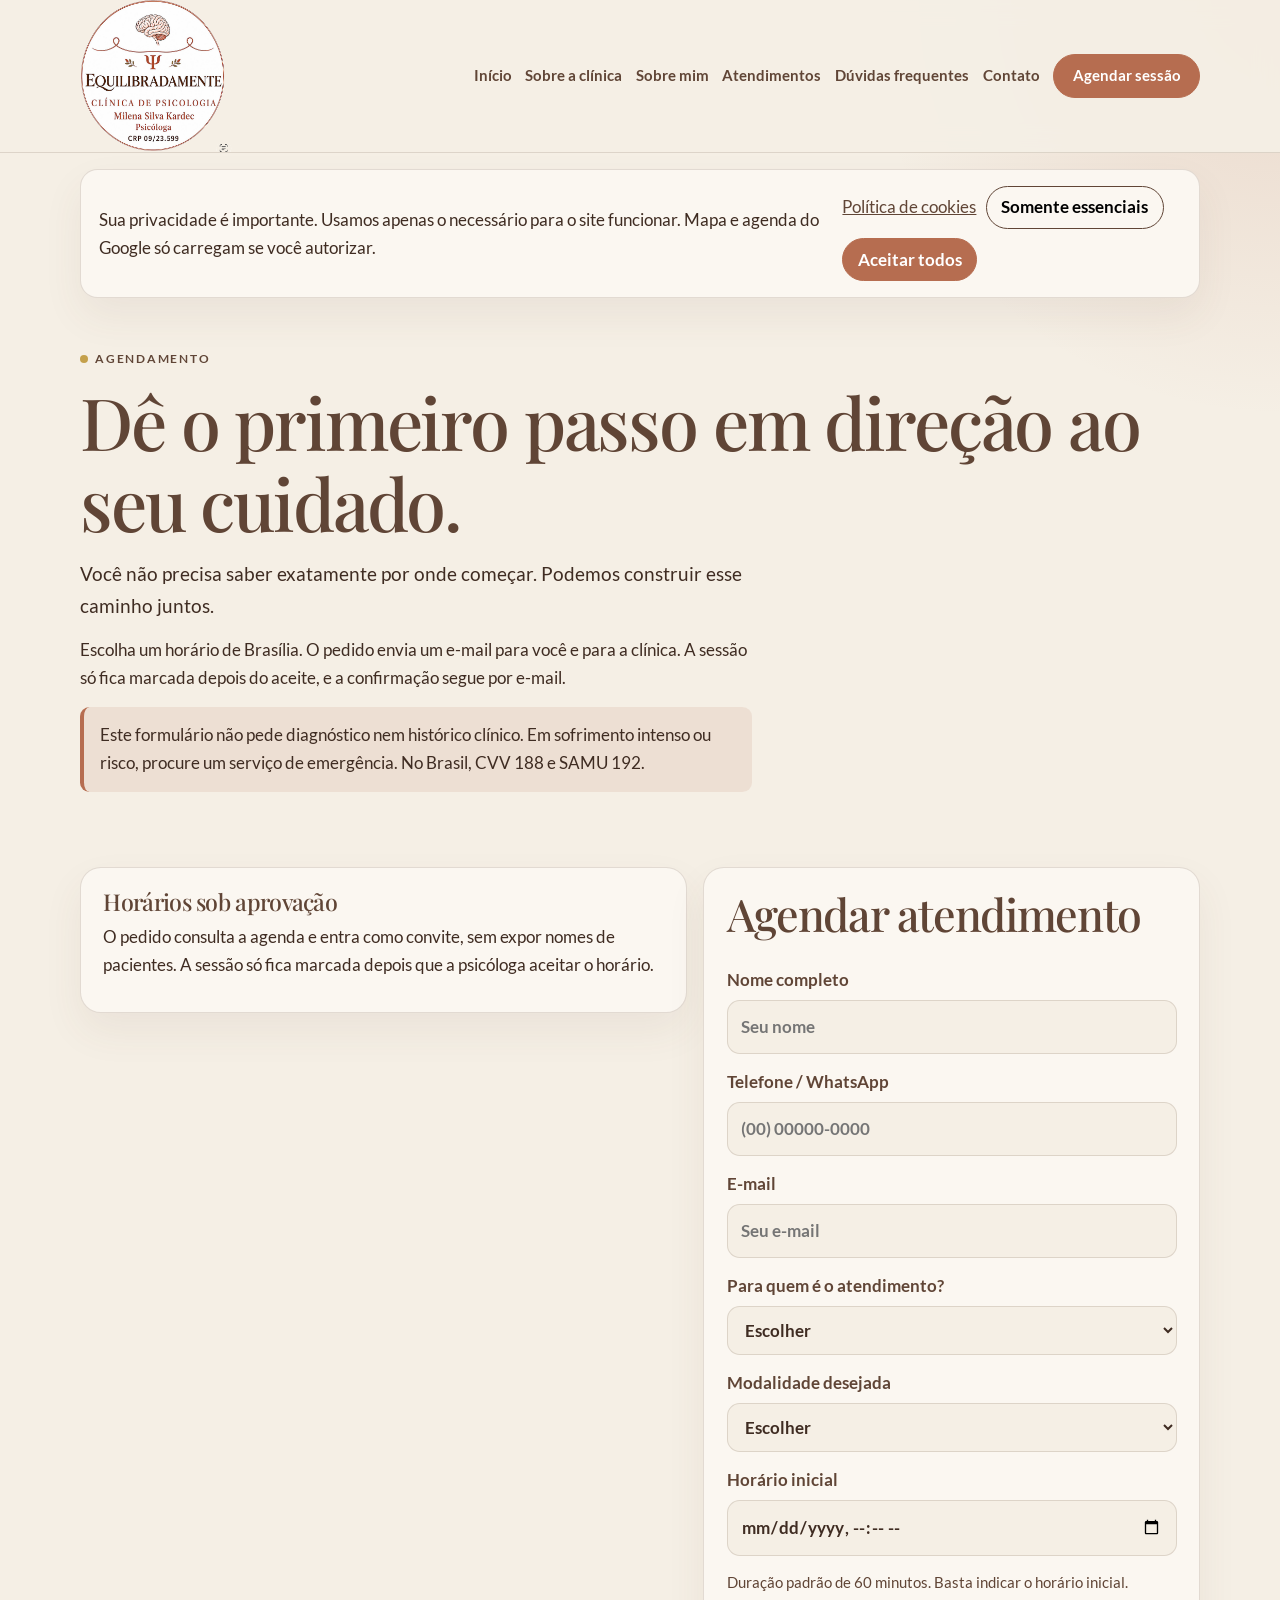
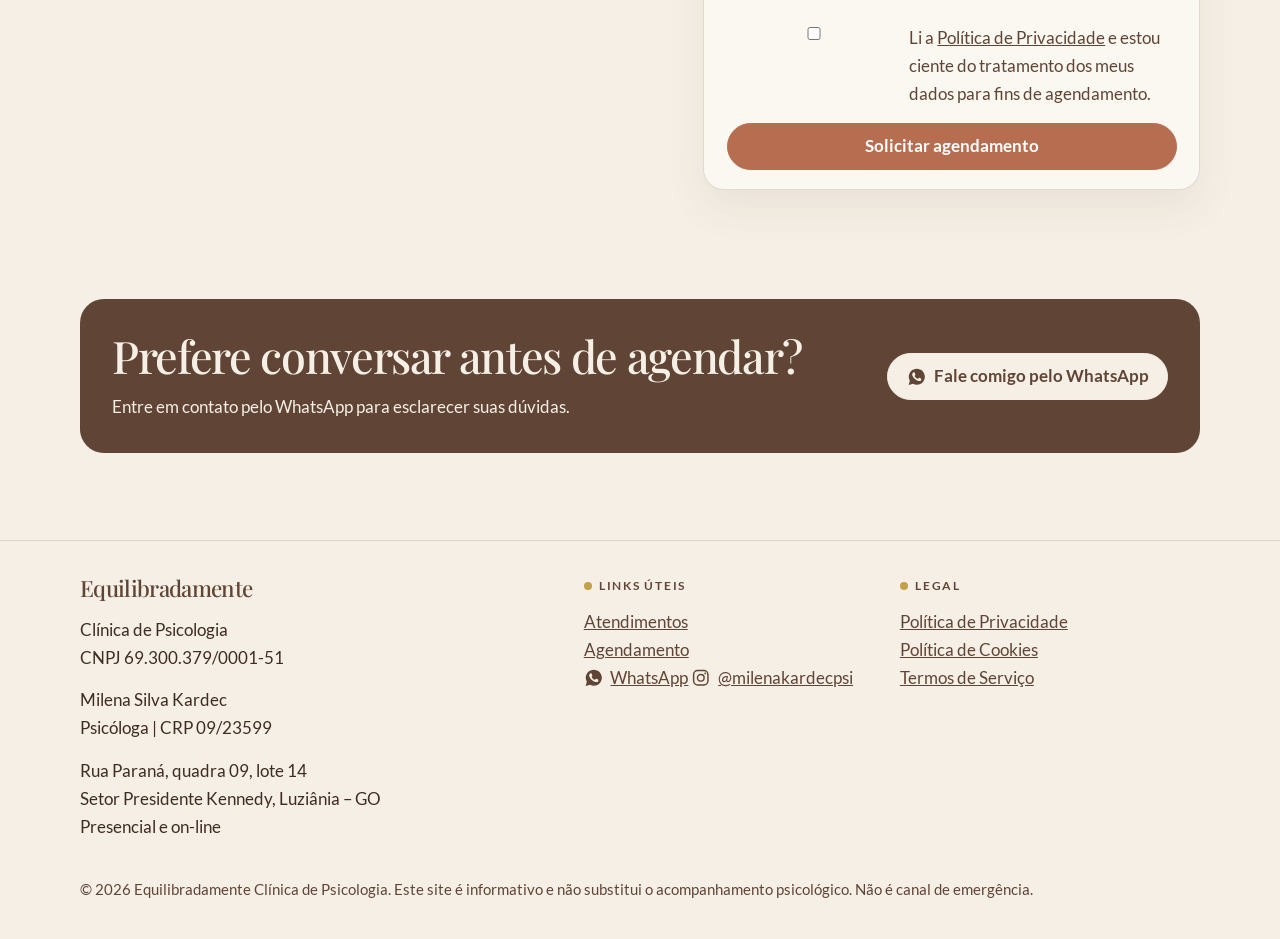
==== agendar.html @ 388ee87c "Publica o site da Equilibradamente para o domínio da clínica. O portal estático fica na raiz do repo" ====
<!DOCTYPE html>
<html lang="pt-BR">
<head>
  <meta charset="utf-8">
  <meta name="viewport" content="width=device-width, initial-scale=1">
  <title>Agendar — Equilibradamente</title>
  <meta name="description" content="Solicite um horário de psicoterapia na Equilibradamente. O pedido fica pendente até a psicóloga aceitar.">
  <meta property="og:title" content="Agendar sessão — Equilibradamente">
  <meta property="og:description" content="Dê o primeiro passo em direção ao seu cuidado.">
  <meta property="og:image" content="assets/img/milena-hero.jpeg">
  <meta property="og:type" content="website">
  <link rel="icon" href="assets/img/favicon.png">
  <link rel="stylesheet" href="assets/css/styles.css?v=fotos">
</head>
<body data-root="">
  <a class="skip" href="#conteudo">Ir para o conteúdo</a>
  <header class="site-header">
    <div class="barra">
      <a class="marca" href="index.html" aria-label="Equilibradamente, início"><img src="assets/img/logo.png" alt=""></a>
      <button class="nav-toggle" type="button" aria-expanded="false" aria-controls="menu">Menu</button>
      <nav class="nav-principal" id="menu" aria-label="Principal">
        <a href="index.html">Início</a>
        <a href="sobre.html">Sobre a clínica</a>
        <a href="equipa.html">Sobre mim</a>
        <a href="servicos.html">Atendimentos</a>
        <a href="faq.html">Dúvidas frequentes</a>
        <a href="contactos.html">Contato</a>
        <a class="botao botao-primario" href="agendar.html" aria-current="page">Agendar sessão</a>
      </nav>
    </div>
  </header>
  <main id="conteudo">
    <header class="barra pagina-topo">
      <p class="eyebrow">Agendamento</p>
      <h1>Dê o primeiro passo em direção ao seu cuidado.</h1>
      <p class="lead">Você não precisa saber exatamente por onde começar. Podemos construir esse caminho juntos.</p>
      <p>Escolha um horário de Brasília. O pedido envia um e-mail para você e para a clínica. A sessão só fica marcada depois do aceite, e a confirmação segue por e-mail.</p>
      <p class="aviso">Este formulário não pede diagnóstico nem histórico clínico. Em sofrimento intenso ou risco, procure um serviço de emergência. No Brasil, CVV 188 e SAMU 192.</p>
    </header>
    <section class="secao" id="confirmar-horario" hidden>
      <div class="barra bloco">
        <h2>Confirmar horário</h2>
        <p id="confirmar-resumo"></p>
        <button class="botao botao-primario" type="button" id="confirmar-envio">Enviar confirmação ao contato</button>
        <p class="form-nota" id="confirmar-nota" hidden></p>
      </div>
    </section>
    <section class="secao">
      <div class="barra split">
        <div class="agenda" data-fill="calendar"></div>
        <form class="formulario" id="triagem" novalidate>
          <h2>Agendar atendimento</h2>
          <label>Nome completo
            <input name="nome" type="text" autocomplete="name" placeholder="Seu nome" required>
          </label>
          <label>Telefone / WhatsApp
            <input name="telefone" type="tel" autocomplete="tel" placeholder="(00) 00000-0000" required>
          </label>
          <label>E-mail
            <input name="email" type="email" autocomplete="email" placeholder="Seu e-mail" required>
          </label>
          <label>Para quem é o atendimento?
            <select name="paraquem" required>
              <option value="">Escolher</option>
              <option>Para mim</option>
              <option>Para uma criança</option>
              <option>Para um adolescente</option>
              <option>Para outro adulto</option>
            </select>
          </label>
          <label>Modalidade desejada
            <select name="modalidade" required>
              <option value="">Escolher</option>
              <option>Presencial</option>
              <option>On-line</option>
            </select>
          </label>
          <label>Horário inicial
            <input name="horario" type="datetime-local" step="60" required>
          </label>
          <p class="meta" id="fim-sessao">Duração padrão de 60 minutos. Basta indicar o horário inicial.</p>
          <label class="linha-check">
            <input name="privacidade" type="checkbox" required>
            <span>Li a <a href="legal/privacidade.html">Política de Privacidade</a> e estou ciente do tratamento dos meus dados para fins de agendamento.</span>
          </label>
          <button class="botao botao-primario" type="submit">Solicitar agendamento</button>
          <p class="form-nota" hidden></p>
        </form>
      </div>
    </section>
    <section class="secao">
      <div class="barra chamada">
        <div>
          <h2>Prefere conversar antes de agendar?</h2>
          <p>Entre em contato pelo WhatsApp para esclarecer suas dúvidas.</p>
        </div>
        <a class="botao botao-primario" data-fill="whatsapp" data-rotulo="Fale comigo pelo WhatsApp" href="#">WhatsApp</a>
      </div>
    </section>
  </main>
  <footer class="site-footer">
    <div class="barra footer-grelha">
      <div>
        <p class="marca">Equilibradamente</p>
        <p>Clínica de Psicologia<br>CNPJ 69.300.379/0001-51</p>
        <p>Milena Silva Kardec<br>Psicóloga | CRP 09/23599</p>
        <p>Rua Paraná, quadra 09, lote 14<br>Setor Presidente Kennedy, Luziânia – GO<br>Presencial e on-line</p>
      </div>
      <div>
        <p class="eyebrow">Links úteis</p>
        <a href="servicos.html">Atendimentos</a>
        <a href="agendar.html">Agendamento</a>
        <a data-fill="whatsapp" data-rotulo="WhatsApp" href="#">WhatsApp</a>
        <a data-fill="instagram" href="#">Instagram</a>
      </div>
      <div>
        <p class="eyebrow">Legal</p>
        <a href="legal/privacidade.html">Política de Privacidade</a>
        <a href="legal/cookies.html">Política de Cookies</a>
        <a href="legal/termos.html">Termos de Serviço</a>
      </div>
    </div>
    <div class="barra rodape-base">
      <p>© <span class="ano">2026</span> Equilibradamente Clínica de Psicologia. Este site é informativo e não substitui o acompanhamento psicológico. Não é canal de emergência.</p>
    </div>
  </footer>
  <script src="assets/js/site-config.js?v=email"></script>
  <script src="assets/js/main.js?v=confirmar"></script>
</body>
</html>
---- assets/css/styles.css ----
@font-face {
  font-family: "Playfair Display";
  font-style: normal;
  font-weight: 500;
  font-display: swap;
  src: url("../fonts/playfair-latin-500-normal.woff2") format("woff2");
}

@font-face {
  font-family: "Playfair Display";
  font-style: normal;
  font-weight: 600;
  font-display: swap;
  src: url("../fonts/playfair-latin-600-normal.woff2") format("woff2");
}

@font-face {
  font-family: "Lato";
  font-style: normal;
  font-weight: 400;
  font-display: swap;
  src: url("../fonts/lato-latin-400-normal.woff2") format("woff2");
}

@font-face {
  font-family: "Lato";
  font-style: italic;
  font-weight: 400;
  font-display: swap;
  src: url("../fonts/lato-latin-400-italic.woff2") format("woff2");
}

@font-face {
  font-family: "Lato";
  font-style: normal;
  font-weight: 700;
  font-display: swap;
  src: url("../fonts/lato-latin-700-normal.woff2") format("woff2");
}

:root {
  --areia: #f5efe5;
  --bege: #ded0bd;
  --terracota: #b66d50;
  --marrom: #604536;
  --mostarda: #c4a04b;
  --tinta: #3f2c22;
  --papel: #fbf7f1;
  --linha: rgba(96, 69, 54, 0.16);
  --sombra: 0 18px 40px rgba(96, 69, 54, 0.07);
  --serif: "Playfair Display", Georgia, serif;
  --sans: "Lato", "Segoe UI", sans-serif;
  --medida: 1120px;
}

* { box-sizing: border-box; }

html { scroll-behavior: smooth; }

body {
  margin: 0;
  background:
    radial-gradient(circle at 100% 0, rgba(182, 109, 80, 0.18), transparent 26rem),
    var(--areia);
  color: var(--tinta);
  font-family: var(--sans);
  font-size: 1.0625rem;
  line-height: 1.65;
}

img { max-width: 100%; display: block; }

a { color: var(--marrom); }

h1, h2, h3, .marca {
  font-family: var(--serif);
  font-weight: 500;
  letter-spacing: -0.03em;
  line-height: 1.12;
  color: var(--marrom);
}

h1 { margin: 0 0 1rem; font-size: clamp(2.5rem, 6vw, 4.5rem); }
h2 { margin: 0 0 0.75rem; font-size: clamp(1.9rem, 3.5vw, 2.8rem); }
h3 { margin: 0 0 0.45rem; font-size: 1.45rem; }
p { margin: 0 0 0.9rem; }

.skip {
  position: absolute;
  left: 1rem;
  top: -4rem;
  z-index: 40;
  padding: 0.55rem 0.9rem;
  background: var(--marrom);
  color: var(--areia);
}

.skip:focus { top: 1rem; }

.barra {
  width: min(var(--medida), calc(100% - 2rem));
  margin-inline: auto;
}

.site-header {
  position: sticky;
  top: 0;
  z-index: 20;
  background: rgba(245, 239, 229, 0.92);
  border-bottom: 1px solid var(--linha);
  backdrop-filter: blur(12px);
}

.site-header .barra {
  position: relative;
  display: flex;
  align-items: center;
  justify-content: space-between;
  min-height: 8.2rem;
  gap: 1rem;
}

.marca {
  font-size: 1.4rem;
  text-decoration: none;
}

.site-header .marca {
  display: inline-flex;
  line-height: 0;
}

.site-header .marca img {
  width: 9.5rem;
  height: auto;
  object-fit: contain;
  background: transparent;
}

.nav-toggle {
  display: none;
  min-height: 2.6rem;
  padding: 0.35rem 0.9rem;
  border: 1px solid var(--marrom);
  border-radius: 999px;
  background: transparent;
  color: var(--marrom);
  font: inherit;
  font-weight: 600;
  cursor: pointer;
}

.nav-principal {
  display: flex;
  align-items: center;
  gap: 0.85rem;
}

.nav-principal a {
  text-decoration: none;
  font-weight: 700;
  font-size: 0.95rem;
}

.nav-principal a[aria-current="page"]:not(.botao) {
  box-shadow: inset 0 -2px 0 var(--terracota);
}

.nav-principal a.botao-primario,
.nav-principal a.botao-primario:hover {
  color: #fff;
}

.botao {
  display: inline-flex;
  align-items: center;
  justify-content: center;
  min-height: 2.8rem;
  padding: 0.55rem 1.15rem;
  border: 1px solid var(--marrom);
  border-radius: 999px;
  background: transparent;
  color: var(--marrom);
  font: inherit;
  font-weight: 600;
  text-decoration: none;
  cursor: pointer;
}

.botao-primario {
  background: var(--terracota);
  border-color: var(--terracota);
  color: #fff;
}

.botao:hover { background: rgba(96, 69, 54, 0.06); }
.botao-primario:hover { background: #9a5a42; border-color: #9a5a42; color: #fff; }

.is-disabled {
  opacity: 0.5;
  cursor: not-allowed;
  text-decoration: none;
}

.com-icone,
.footer-grelha a.com-icone {
  display: inline-flex;
  align-items: center;
  gap: 0.45rem;
}

.com-icone svg {
  width: 1.15em;
  height: 1.15em;
  flex: none;
}

.secao { padding: 3.4rem 0; }

.eyebrow {
  margin: 0 0 0.7rem;
  color: var(--marrom);
  font-size: 0.78rem;
  font-weight: 600;
  letter-spacing: 0.14em;
  text-transform: uppercase;
}

.eyebrow::before {
  content: "";
  display: inline-block;
  width: 0.5rem;
  height: 0.5rem;
  margin-right: 0.45rem;
  border-radius: 50%;
  background: var(--mostarda);
}

.lead { max-width: 40rem; font-size: 1.2rem; }

.acoes, .lista-inline {
  display: flex;
  flex-wrap: wrap;
  gap: 0.75rem;
}

.acoes { margin-top: 1.4rem; }

.hero {
  display: grid;
  grid-template-columns: 1.35fr 0.8fr;
  gap: 2rem;
  align-items: end;
  padding: 4.2rem 0 2.2rem;
}

.cartao,
.cartao-hero,
.feed-card,
.painel-vazio,
.perfil,
.servico,
.faq-item,
.formulario,
.bloco {
  background: var(--papel);
  border: 1px solid var(--linha);
  border-radius: 1.3rem;
  box-shadow: var(--sombra);
}

.cartao,
.perfil,
.servico,
.bloco,
.formulario,
.painel-vazio,
.feed-card { padding: 1.35rem 1.4rem 1.2rem; }

.cartao-hero {
  padding: 1.5rem;
  background:
    linear-gradient(180deg, rgba(196, 160, 75, 0.28), transparent 46%),
    var(--bege);
}

.cartao-hero p:last-child { margin-bottom: 0; }

.numero {
  margin: 0;
  color: var(--terracota);
  font-family: var(--serif);
  font-size: 1.7rem;
}

.grelha-3,
.grelha-2,
.split,
.footer-grelha {
  display: grid;
  gap: 1rem;
}

.grelha-3 { grid-template-columns: repeat(3, 1fr); }
.grelha-2,
.split { grid-template-columns: 1.1fr 0.9fr; }
.footer-grelha { grid-template-columns: 1.3fr 0.8fr 0.8fr; }

.feed {
  display: grid;
  grid-template-columns: repeat(3, 1fr);
  gap: 1rem;
}

.feed-card a { font-weight: 600; }

.meta { color: var(--marrom); font-size: 0.95rem; }

.chamada {
  display: flex;
  align-items: center;
  justify-content: space-between;
  gap: 1.5rem;
  padding: 2rem;
  border-radius: 1.5rem;
  background: var(--marrom);
  color: var(--areia);
}

.chamada h2,
.chamada p { color: var(--areia); }
.chamada p:last-child { margin-bottom: 0; }
.chamada .botao-primario {
  background: var(--areia);
  color: var(--marrom);
  border-color: var(--areia);
  flex: none;
}

.pagina-topo { padding: 3.2rem 0 0.4rem; }
.pagina-topo p { max-width: 42rem; }

.perfil-topo {
  display: flex;
  align-items: center;
  gap: 0.9rem;
  margin-bottom: 0.8rem;
}

.avatar {
  display: grid;
  width: 4.2rem;
  height: 4.2rem;
  place-items: center;
  border-radius: 50%;
  background: var(--bege);
  color: var(--terracota);
  font-family: var(--serif);
  font-size: 1.3rem;
}

.cedulas {
  margin: 0;
  padding: 0;
  list-style: none;
  color: var(--marrom);
}

.cedulas li + li { margin-top: 0.15rem; }

.links-perfil {
  display: flex;
  flex-wrap: wrap;
  gap: 0.8rem;
  margin-top: 1rem;
  font-weight: 600;
}

.aviso {
  padding: 0.9rem 1rem;
  border-left: 4px solid var(--terracota);
  background: rgba(182, 109, 80, 0.12);
  border-radius: 0.6rem;
}

.formulario { display: grid; gap: 0.9rem; }

label { display: grid; gap: 0.35rem; font-weight: 600; color: var(--marrom); }

.linha-check {
  display: flex;
  align-items: flex-start;
  gap: 0.6rem;
  font-weight: 400;
}

input,
select,
textarea {
  width: 100%;
  padding: 0.75rem 0.85rem;
  border: 1px solid var(--linha);
  border-radius: 0.8rem;
  background: var(--areia);
  color: var(--tinta);
  font: inherit;
}

textarea { min-height: 7rem; resize: vertical; }

input:focus,
select:focus,
textarea:focus,
button:focus-visible,
a:focus-visible {
  outline: 2px solid var(--terracota);
  outline-offset: 2px;
}

.form-nota {
  margin: 0;
  padding: 0.9rem 1rem;
  border-radius: 0.8rem;
  background: var(--bege);
}

.form-nota a { font-weight: 600; }

.pedido-popup {
  position: fixed;
  inset: 0;
  z-index: 80;
  display: grid;
  place-items: center;
  padding: 1.2rem;
  background: rgba(63, 44, 34, 0.45);
}

.pedido-caixa {
  width: min(34rem, 100%);
  max-height: min(85vh, 40rem);
  overflow: auto;
  padding: 1.5rem 1.4rem 1.3rem;
  border-radius: 1.3rem;
  background: var(--papel);
  box-shadow: var(--sombra);
}

.pedido-caixa p { margin-bottom: 1rem; }
.pedido-email {
  white-space: pre-wrap;
  margin: 0 0 1rem;
  padding: 0.9rem 1rem;
  border-radius: 0.8rem;
  background: var(--areia);
}

.faq-lista { display: grid; gap: 0.75rem; }

.faq-item { padding: 0.35rem 1.1rem; }

.faq-item button {
  display: flex;
  width: 100%;
  justify-content: space-between;
  gap: 1rem;
  padding: 0.9rem 0;
  border: 0;
  background: transparent;
  color: var(--marrom);
  font: inherit;
  font-family: var(--serif);
  font-size: 1.3rem;
  text-align: left;
  cursor: pointer;
}

.faq-item button::after {
  content: "+";
  color: var(--terracota);
  font-family: var(--sans);
}

.faq-item.is-open button::after { content: "–"; }

.faq-painel { padding-bottom: 0.8rem; }

.agenda iframe,
.mapa iframe {
  width: 100%;
  min-height: 28rem;
  border: 0;
  border-radius: 1.2rem;
}

.mapa { min-height: 28rem; }

.prosa { width: min(68ch, 100%); }
.prosa h2 { margin-top: 2rem; font-size: 1.8rem; }

.site-footer {
  margin-top: 2rem;
  padding: 2.2rem 0 1.4rem;
  border-top: 1px solid var(--linha);
}

.footer-grelha a,
.footer-grelha p { display: block; }

.rodape-base {
  display: flex;
  justify-content: space-between;
  gap: 1rem;
  margin-top: 1.4rem;
  color: var(--marrom);
  font-size: 0.95rem;
}

.cookie-bar {
  display: flex;
  align-items: center;
  justify-content: space-between;
  gap: 1rem;
  width: min(var(--medida), calc(100% - 2rem));
  margin: 1rem auto 0;
  padding: 1rem 1.1rem;
  border: 1px solid var(--linha);
  border-radius: 1.1rem;
  background: var(--papel);
  box-shadow: var(--sombra);
}

.cookie-acoes button.botao-primario {
  background: var(--terracota);
  border-color: var(--terracota);
  color: #fff;
}

.cookie-bar p { margin: 0; }
.cookie-acoes { display: flex; flex-wrap: wrap; align-items: center; gap: 0.6rem; }
.cookie-acoes button {
  min-height: 2.6rem;
  padding: 0.4rem 0.9rem;
  border: 1px solid var(--marrom);
  border-radius: 999px;
  background: transparent;
  font: inherit;
  font-weight: 600;
  cursor: pointer;
}

.page-bio { background: var(--areia); }

.bio-caixa {
  width: min(26rem, calc(100% - 2rem));
  margin: 7vh auto 3rem;
  text-align: center;
}

.marca-bio {
  display: inline-flex;
  line-height: 0;
}

.marca-bio img {
  width: 12.5rem;
  height: 12.5rem;
  margin: 0 auto 1rem;
  border-radius: 50%;
  object-fit: cover;
  background: #fff;
}
.bio-caixa .botao { width: 100%; margin-top: 0.75rem; }
.bio-caixa .lista-inline { justify-content: center; margin-top: 1.2rem; }
.bio-caixa .retrato,
.hero-foto img,
.retrato-largo img,
.galeria img {
  width: 100%;
  height: 28rem;
  object-fit: contain;
  object-position: center;
  background: var(--bege);
  border-radius: 1.2rem;
}

.bio-caixa .retrato { margin: 0 auto 1rem; }

.hero { align-items: center; }
.hero-foto,
.retrato-largo {
  overflow: visible;
  min-height: 0;
  border-radius: 0;
  background: transparent;
  box-shadow: none;
}
.grelha-situacoes,
.galeria,
.numeros {
  display: grid;
  gap: 1rem;
}
.grelha-situacoes { grid-template-columns: repeat(4, 1fr); }
.galeria { grid-template-columns: 1fr 1fr; align-items: start; }
.galeria figure { margin: 0; }
.galeria img { display: block; }
.galeria figcaption { margin-top: 0.45rem; color: var(--marrom); font-size: 0.92rem; }
.numeros { grid-template-columns: repeat(3, 1fr); }
.numero-grande {
  margin: 0;
  font-family: var(--serif);
  font-size: clamp(2rem, 4vw, 3rem);
  color: var(--terracota);
}
.passos { display: grid; gap: 0.8rem; }
.passo { display: grid; grid-template-columns: auto 1fr; gap: 0.9rem; align-items: start; }
.assinatura { font-family: var(--serif); font-size: 1.35rem; color: var(--marrom); }
@keyframes subir {
  from { opacity: 0; transform: translateY(10px); }
  to { opacity: 1; transform: none; }
}
.hero { animation: subir 0.7s ease; }

@media (max-width: 860px) {
  .barra,
  .cookie-bar {
    width: 100%;
    padding-inline: 1rem;
  }

  .site-header .barra {
    min-height: 0;
    padding-block: 0.55rem;
  }

  .site-header .marca img { width: 6.75rem; }

  .nav-toggle { display: inline-flex; }

  .nav-principal {
    position: absolute;
    top: 100%;
    right: 0;
    left: 0;
    display: none;
    flex-direction: column;
    align-items: stretch;
    padding: 0.4rem 1rem 0.9rem;
    background: var(--areia);
    border-bottom: 1px solid var(--linha);
  }

  .nav-principal.is-open { display: flex; }

  .nav-principal a {
    display: flex;
    align-items: center;
    min-height: 2.9rem;
  }

  .nav-principal .botao,
  .acoes .botao,
  .chamada .botao { width: 100%; }

  .secao { padding: 2rem 0; }
  .pagina-topo { padding: 1.5rem 0 0.2rem; }

  .hero {
    padding: 1.15rem 1rem 0.2rem;
    gap: 1.1rem;
  }

  .hero-foto { order: -1; }

  .bio-caixa .retrato,
  .hero-foto img,
  .retrato-largo img,
  .galeria img {
    height: 22rem;
    object-fit: contain;
  }

  h1 { font-size: clamp(2rem, 8.4vw, 2.65rem); }

  .hero,
  .grelha-3,
  .grelha-2,
  .grelha-situacoes,
  .galeria,
  .numeros,
  .split,
  .feed,
  .footer-grelha,
  .chamada,
  .cookie-bar,
  .rodape-base { grid-template-columns: 1fr; display: grid; }

  .chamada,
  .cookie-bar { padding: 1.15rem; }

  .cookie-bar { margin-inline: 0; border-radius: 0; }

  .chamada,
  .cookie-bar,
  .rodape-base { display: grid; }
}

@media (prefers-reduced-motion: reduce) {
  html { scroll-behavior: auto; }
  .hero { animation: none; }
}
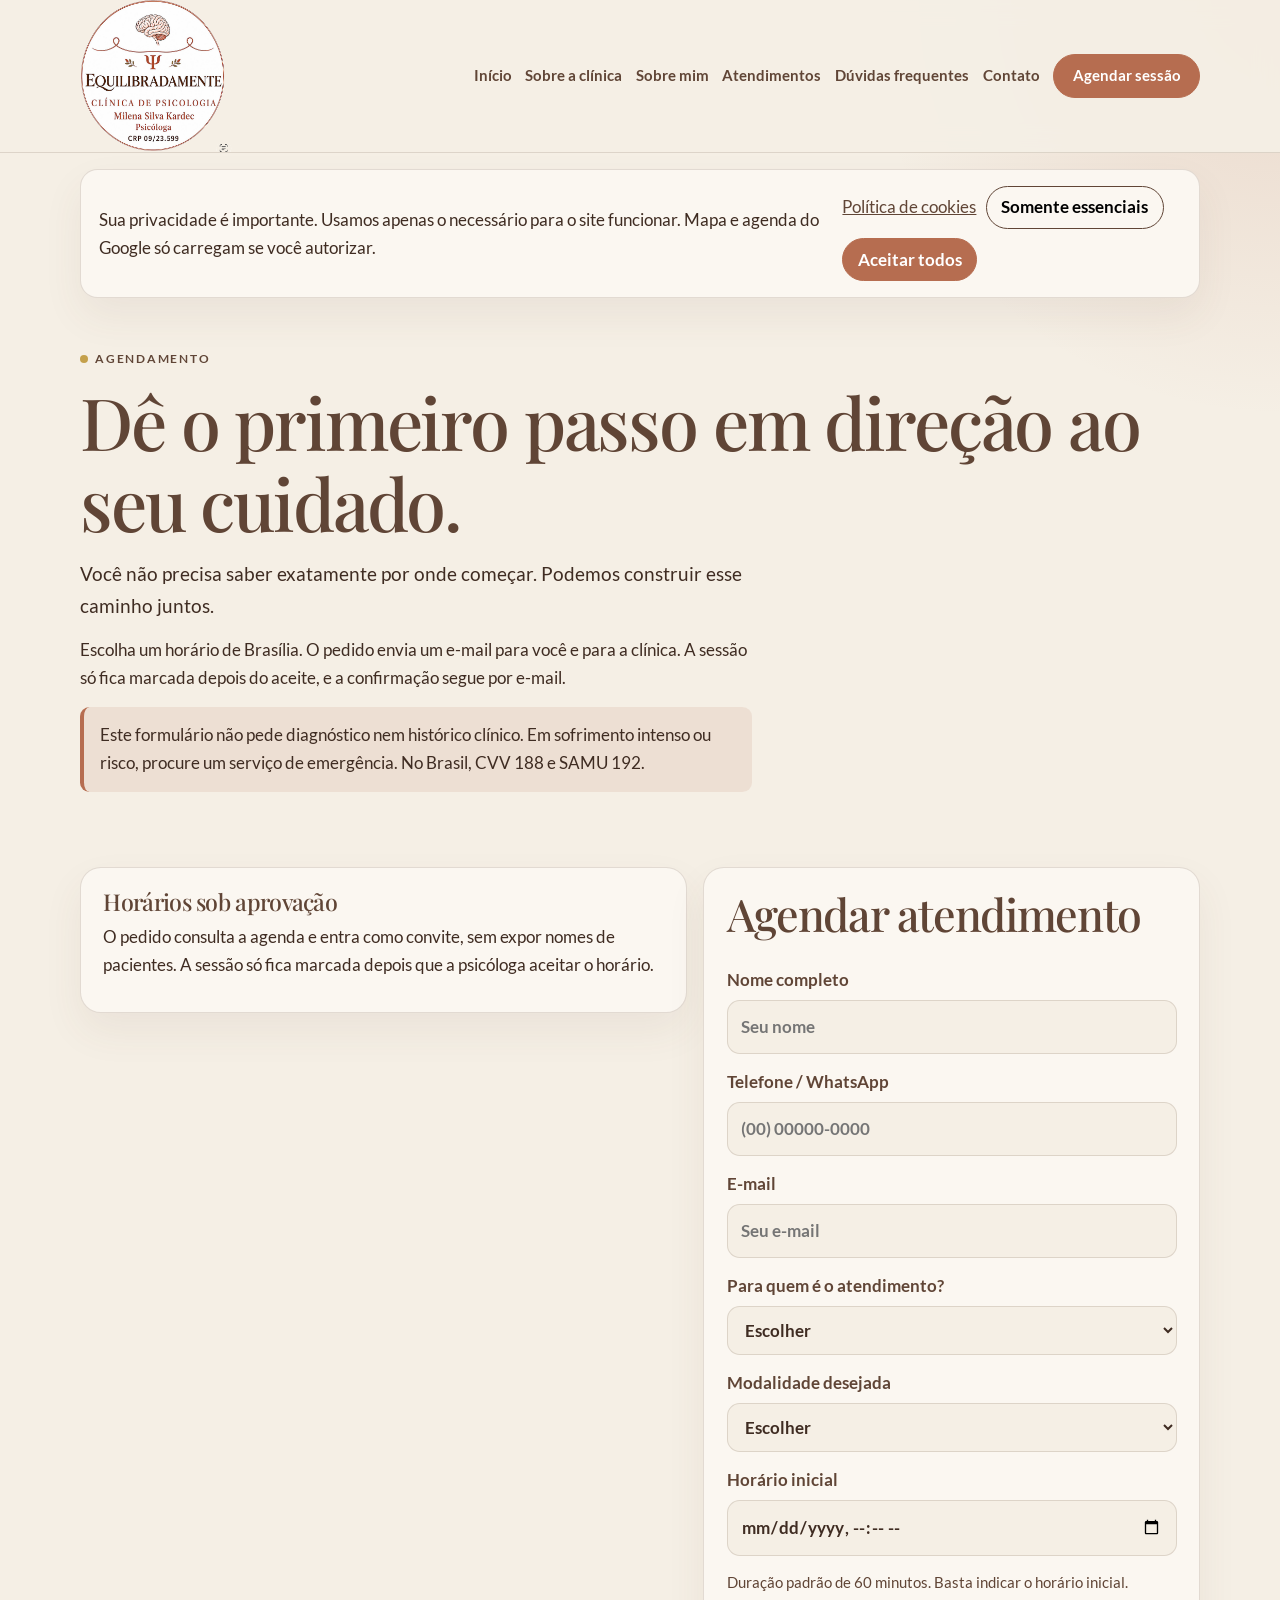
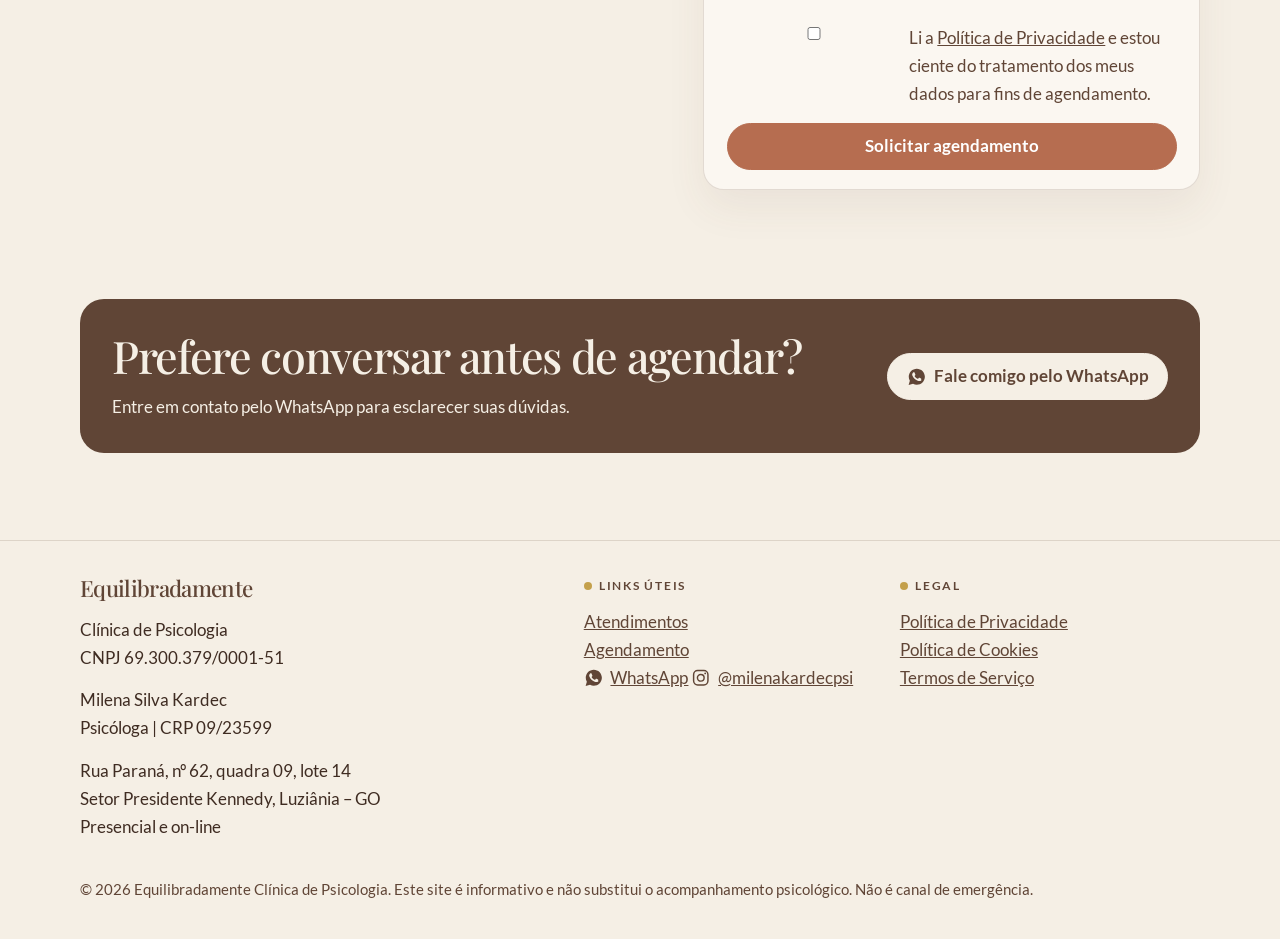
==== commit d6627d65: "Inclui o numero do consultorio e publica a missao, a visao e os valores da clinica. Co-authored-by: " ====
--- a/agendar.html
+++ b/agendar.html
@@ -104,7 +104,7 @@
         <p class="marca">Equilibradamente</p>
         <p>Clínica de Psicologia<br>CNPJ 69.300.379/0001-51</p>
         <p>Milena Silva Kardec<br>Psicóloga | CRP 09/23599</p>
-        <p>Rua Paraná, quadra 09, lote 14<br>Setor Presidente Kennedy, Luziânia – GO<br>Presencial e on-line</p>
+        <p>Rua Paraná, nº 62, quadra 09, lote 14<br>Setor Presidente Kennedy, Luziânia – GO<br>Presencial e on-line</p>
       </div>
       <div>
         <p class="eyebrow">Links úteis</p>
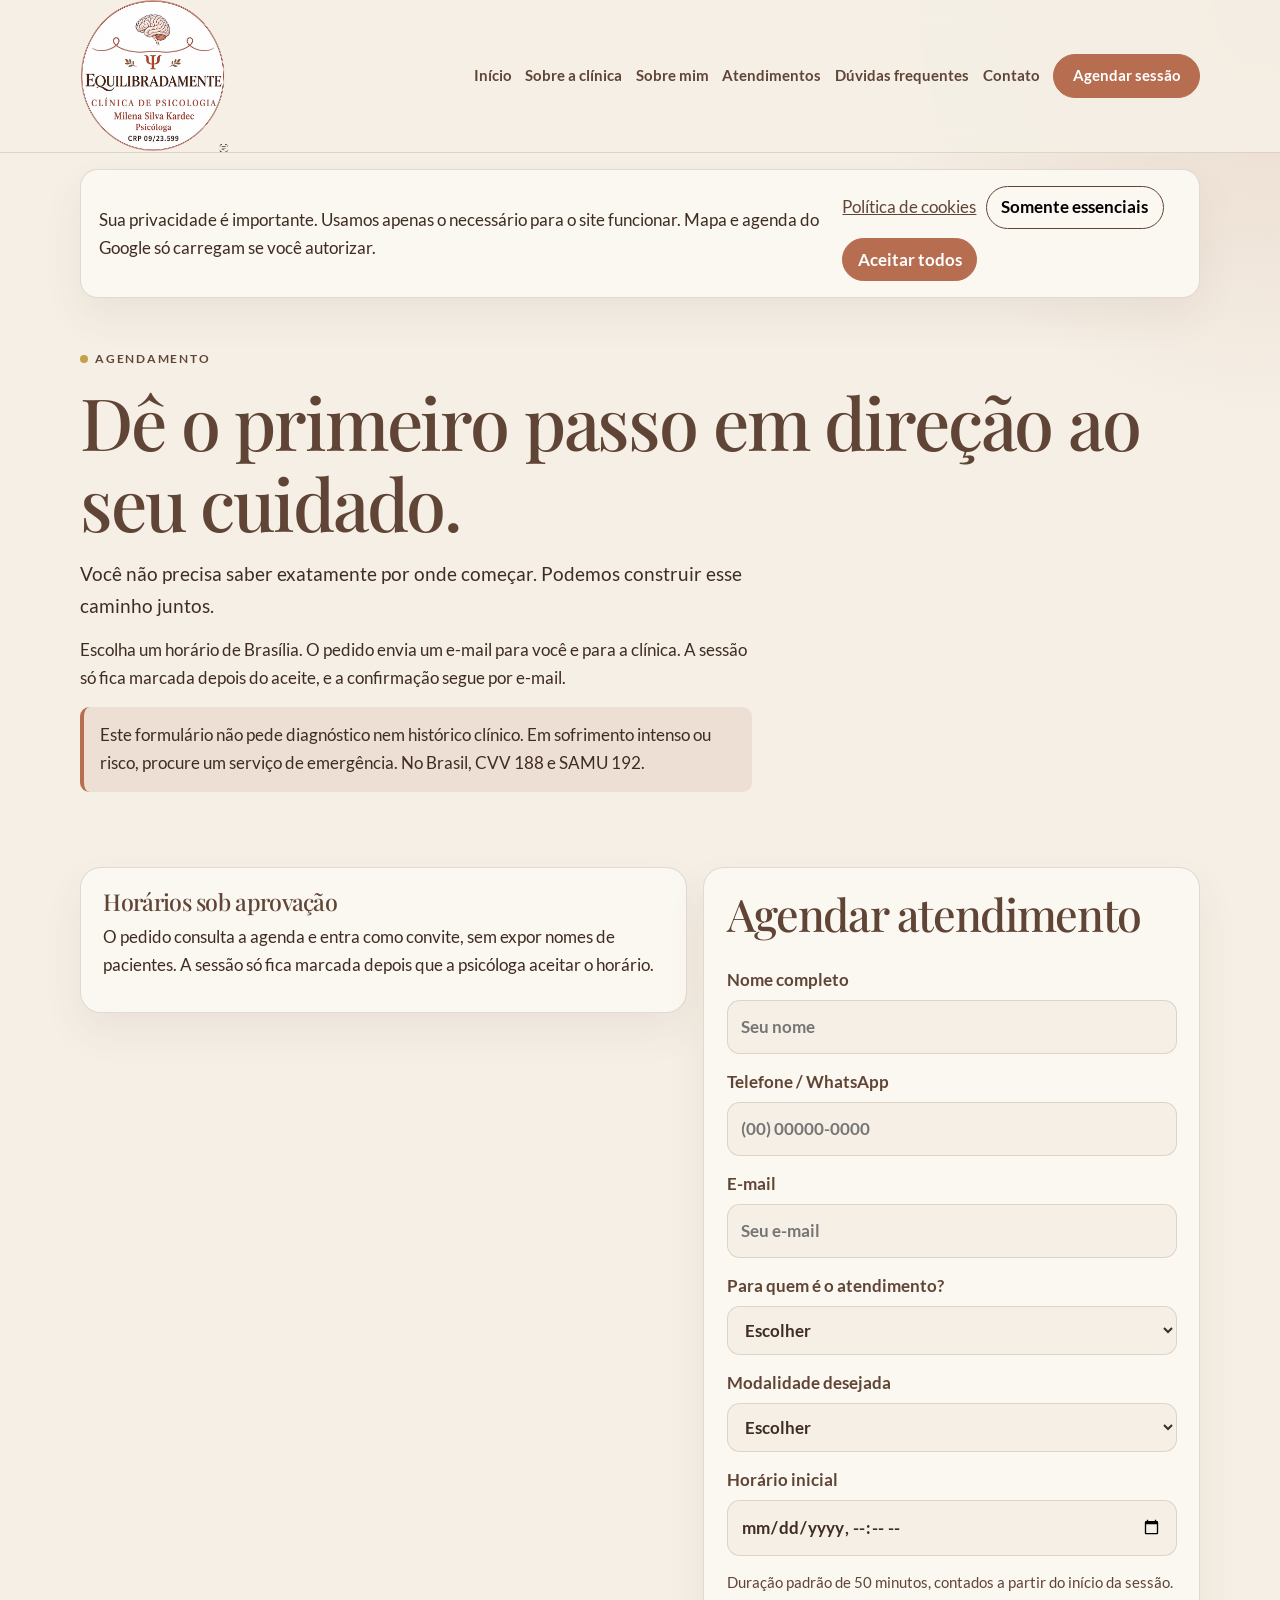
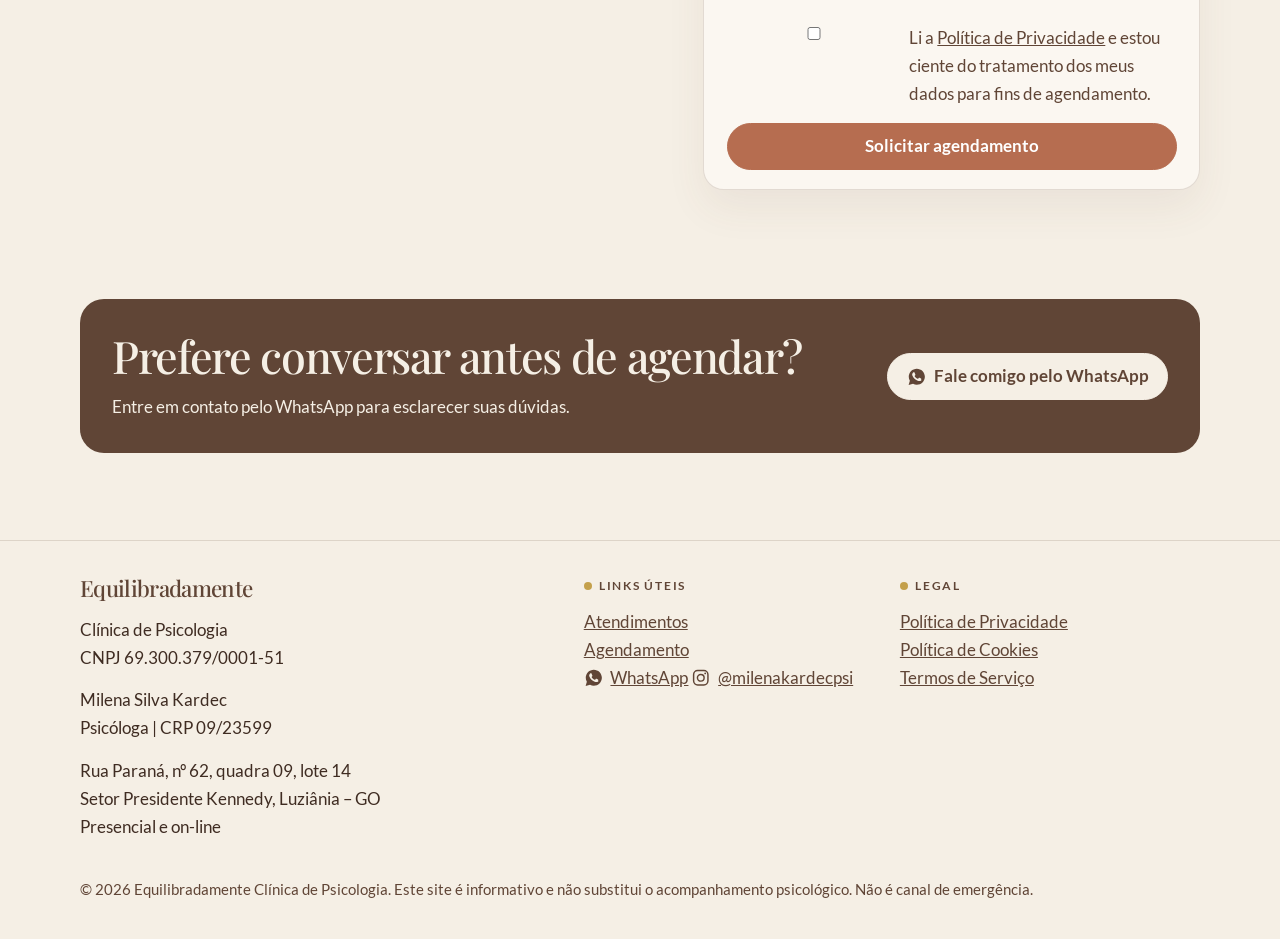
==== commit 523d0c1d: "Atualiza os textos da clínica e fixa cada sessão em 50 minutos. Co-authored-by: Cursor <cursoragent@" ====
--- a/agendar.html
+++ b/agendar.html
@@ -78,7 +78,7 @@
           <label>Horário inicial
             <input name="horario" type="datetime-local" step="60" required>
           </label>
-          <p class="meta" id="fim-sessao">Duração padrão de 60 minutos. Basta indicar o horário inicial.</p>
+          <p class="meta" id="fim-sessao">Duração padrão de 50 minutos, contados a partir do início da sessão.</p>
           <label class="linha-check">
             <input name="privacidade" type="checkbox" required>
             <span>Li a <a href="legal/privacidade.html">Política de Privacidade</a> e estou ciente do tratamento dos meus dados para fins de agendamento.</span>
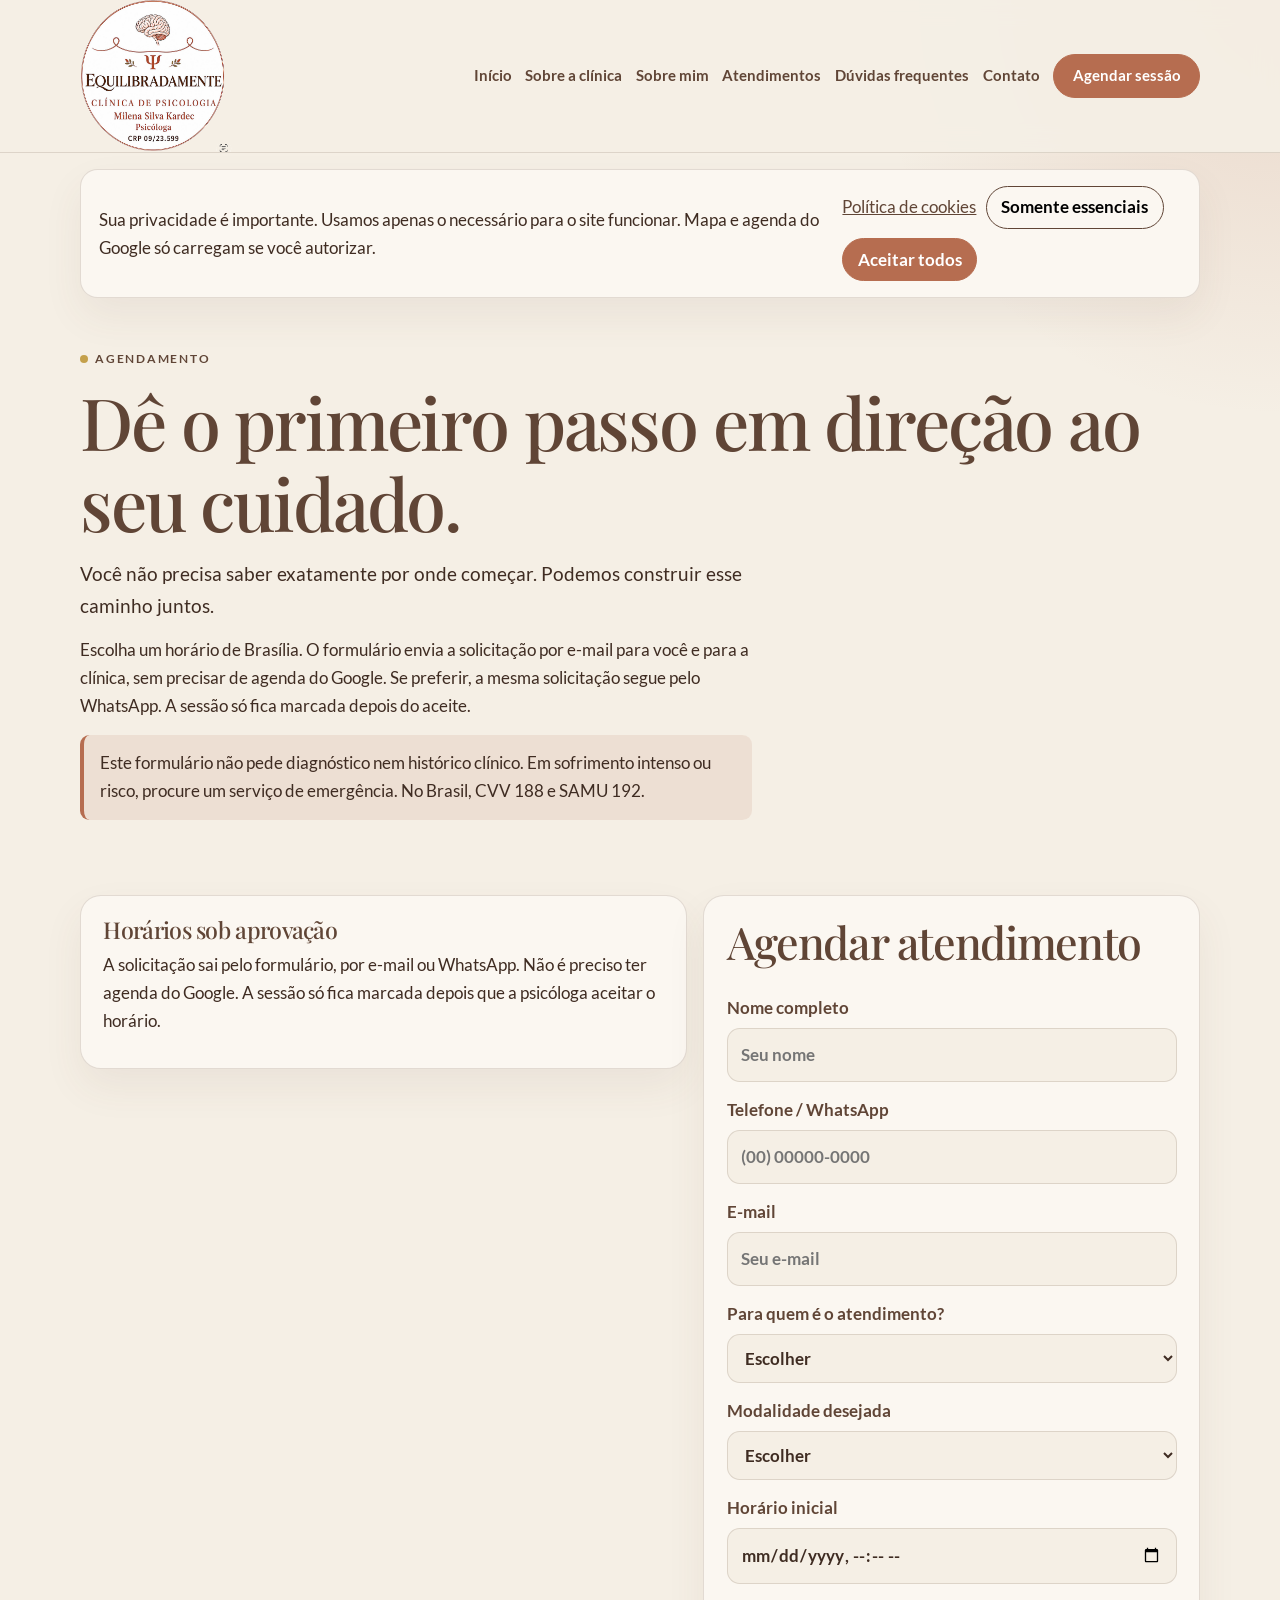
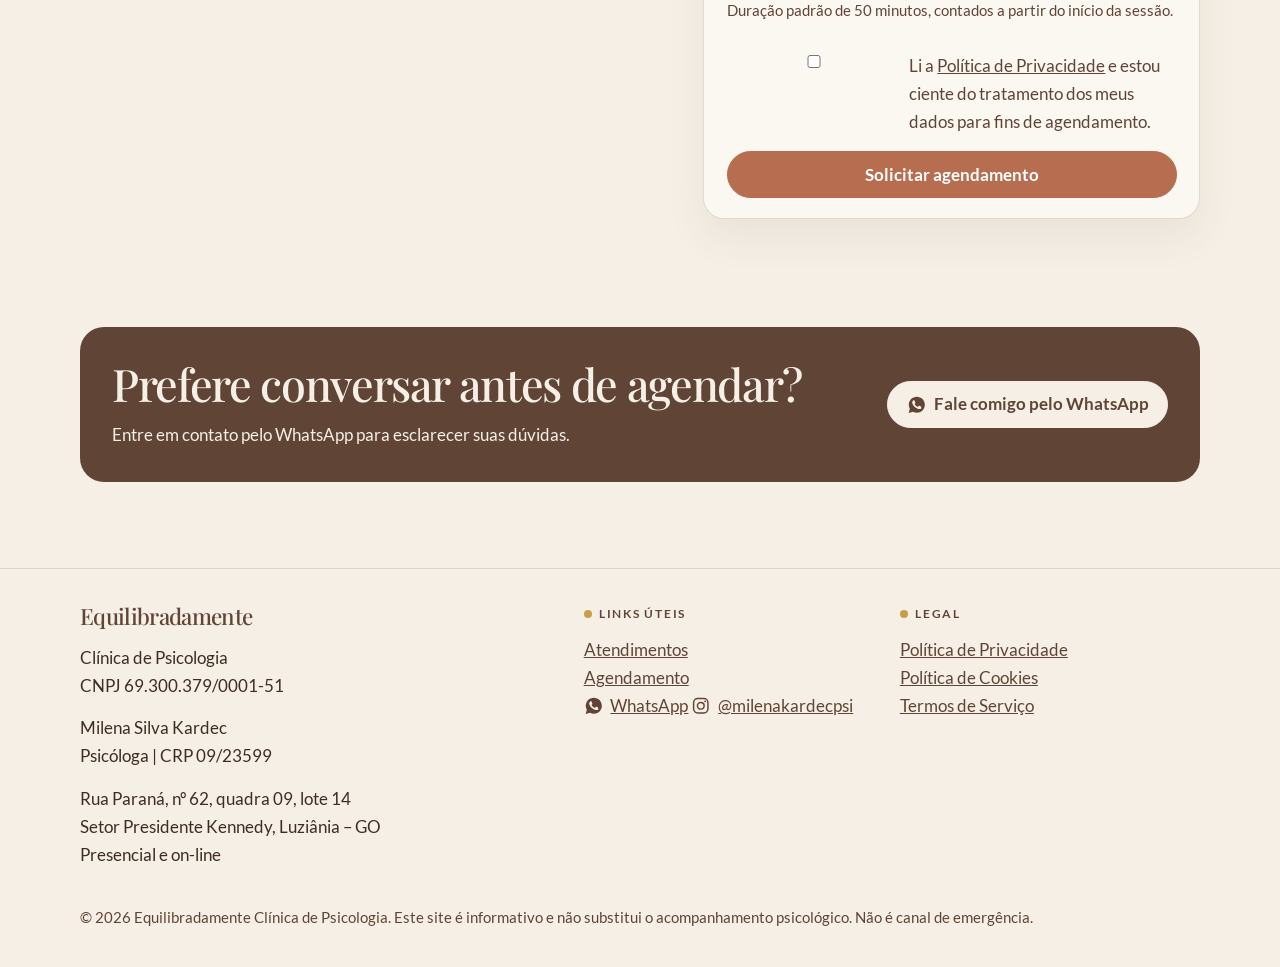
==== commit 6d8f8295: "Permite solicitar agendamento sem agenda do Google. Co-authored-by: Cursor <cursoragent@cursor.com>" ====
--- a/agendar.html
+++ b/agendar.html
@@ -34,7 +34,7 @@
       <p class="eyebrow">Agendamento</p>
       <h1>Dê o primeiro passo em direção ao seu cuidado.</h1>
       <p class="lead">Você não precisa saber exatamente por onde começar. Podemos construir esse caminho juntos.</p>
-      <p>Escolha um horário de Brasília. O pedido envia um e-mail para você e para a clínica. A sessão só fica marcada depois do aceite, e a confirmação segue por e-mail.</p>
+      <p>Escolha um horário de Brasília. O formulário envia a solicitação por e-mail para você e para a clínica, sem precisar de agenda do Google. Se preferir, a mesma solicitação segue pelo WhatsApp. A sessão só fica marcada depois do aceite.</p>
       <p class="aviso">Este formulário não pede diagnóstico nem histórico clínico. Em sofrimento intenso ou risco, procure um serviço de emergência. No Brasil, CVV 188 e SAMU 192.</p>
     </header>
     <section class="secao" id="confirmar-horario" hidden>
@@ -125,6 +125,6 @@
     </div>
   </footer>
   <script src="assets/js/site-config.js?v=email"></script>
-  <script src="assets/js/main.js?v=confirmar"></script>
+  <script src="assets/js/main.js?v=pedido"></script>
 </body>
 </html>
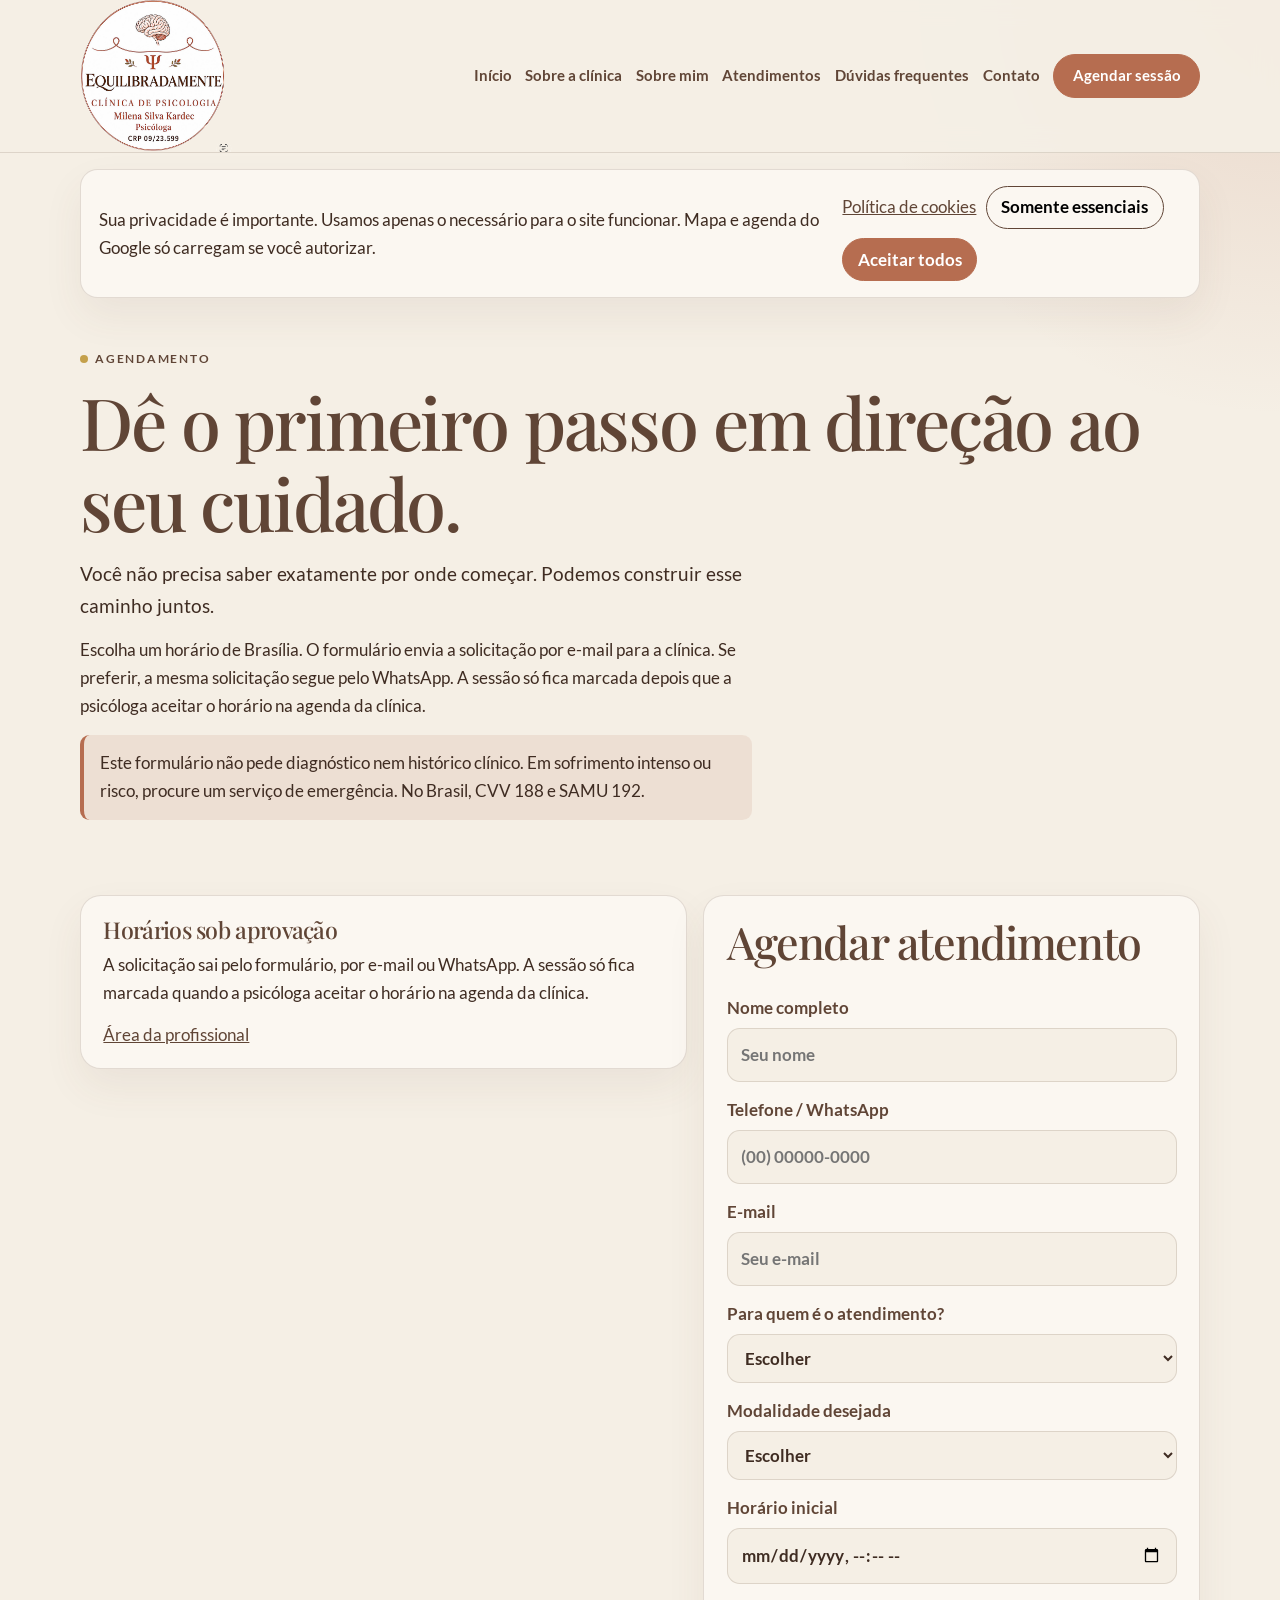
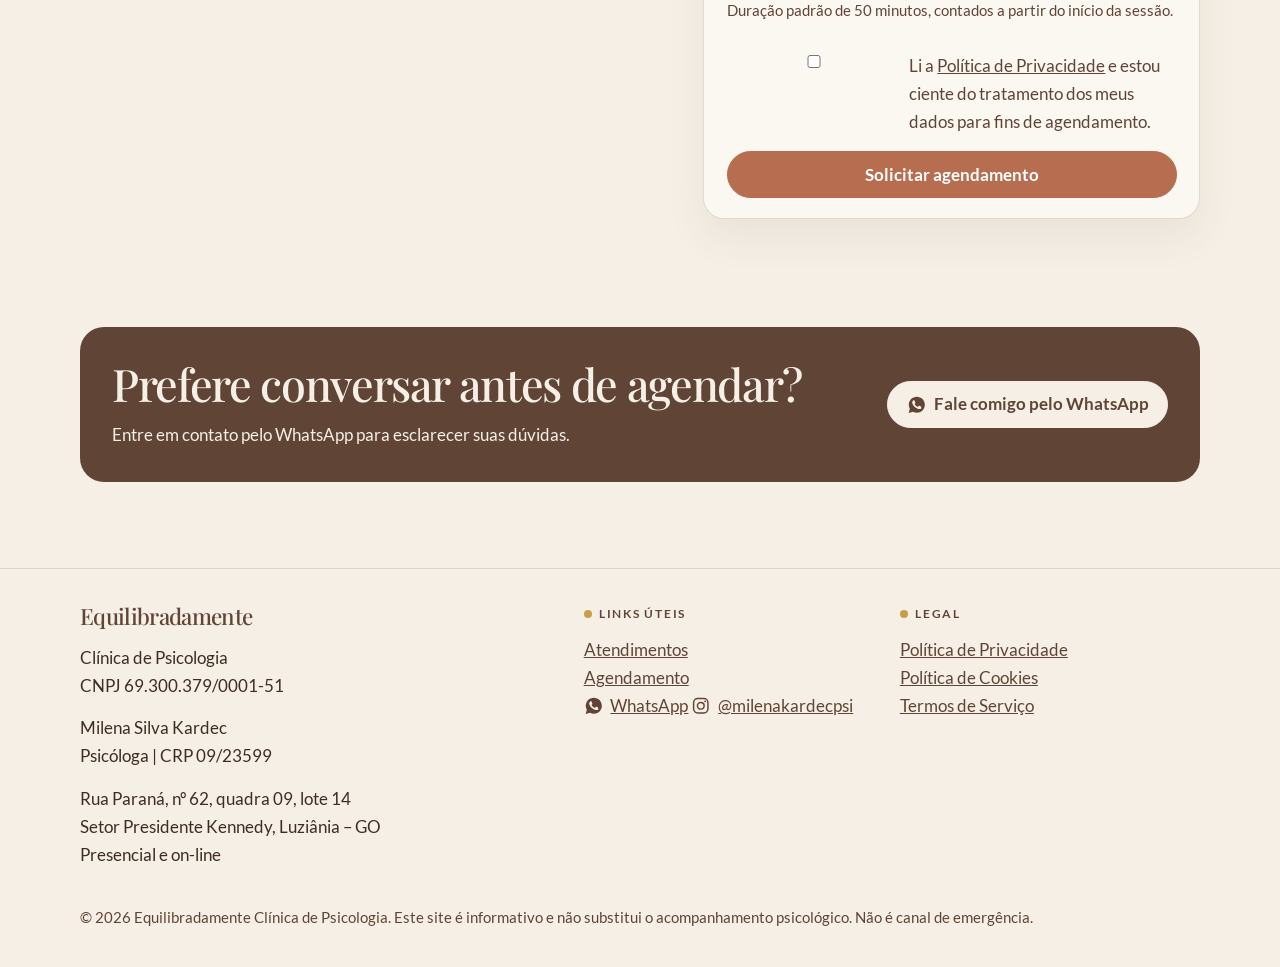
==== commit ac216c96: "Encaminha a marcação da sessão para a Sintropia e avisa o paciente só de que o pedido está em anális" ====
--- a/agendar.html
+++ b/agendar.html
@@ -34,14 +34,16 @@
       <p class="eyebrow">Agendamento</p>
       <h1>Dê o primeiro passo em direção ao seu cuidado.</h1>
       <p class="lead">Você não precisa saber exatamente por onde começar. Podemos construir esse caminho juntos.</p>
-      <p>Escolha um horário de Brasília. O formulário envia a solicitação por e-mail para você e para a clínica, sem precisar de agenda do Google. Se preferir, a mesma solicitação segue pelo WhatsApp. A sessão só fica marcada depois do aceite.</p>
+      <p>Escolha um horário de Brasília. O formulário envia a solicitação por e-mail para a clínica. Se preferir, a mesma solicitação segue pelo WhatsApp. A sessão só fica marcada depois que a psicóloga aceitar o horário na agenda da clínica.</p>
       <p class="aviso">Este formulário não pede diagnóstico nem histórico clínico. Em sofrimento intenso ou risco, procure um serviço de emergência. No Brasil, CVV 188 e SAMU 192.</p>
     </header>
     <section class="secao" id="confirmar-horario" hidden>
       <div class="barra bloco">
-        <h2>Confirmar horário</h2>
+        <h2>Marcar esta sessão</h2>
         <p id="confirmar-resumo"></p>
-        <button class="botao botao-primario" type="button" id="confirmar-envio">Enviar confirmação ao contato</button>
+        <p>A marcação é feita na Sintropia, a mesma agenda em que a sessão é confirmada, remarcada, cancelada ou bloqueada. O lembrete sai por esse serviço, quando o aviso estiver ativo.</p>
+        <a class="botao botao-primario" id="confirmar-envio" href="https://sintropia.me/sistema" target="_blank" rel="noopener noreferrer">Marcar na Sintropia</a>
+        <a class="botao" id="lembrete-whatsapp" href="#" target="_blank" rel="noopener noreferrer" hidden>Enviar lembrete pelo WhatsApp</a>
         <p class="form-nota" id="confirmar-nota" hidden></p>
       </div>
     </section>
@@ -124,7 +126,7 @@
       <p>© <span class="ano">2026</span> Equilibradamente Clínica de Psicologia. Este site é informativo e não substitui o acompanhamento psicológico. Não é canal de emergência.</p>
     </div>
   </footer>
-  <script src="assets/js/site-config.js?v=email"></script>
-  <script src="assets/js/main.js?v=pedido"></script>
+  <script src="assets/js/site-config.js?v=sintropia"></script>
+  <script src="assets/js/main.js?v=cliente"></script>
 </body>
 </html>
